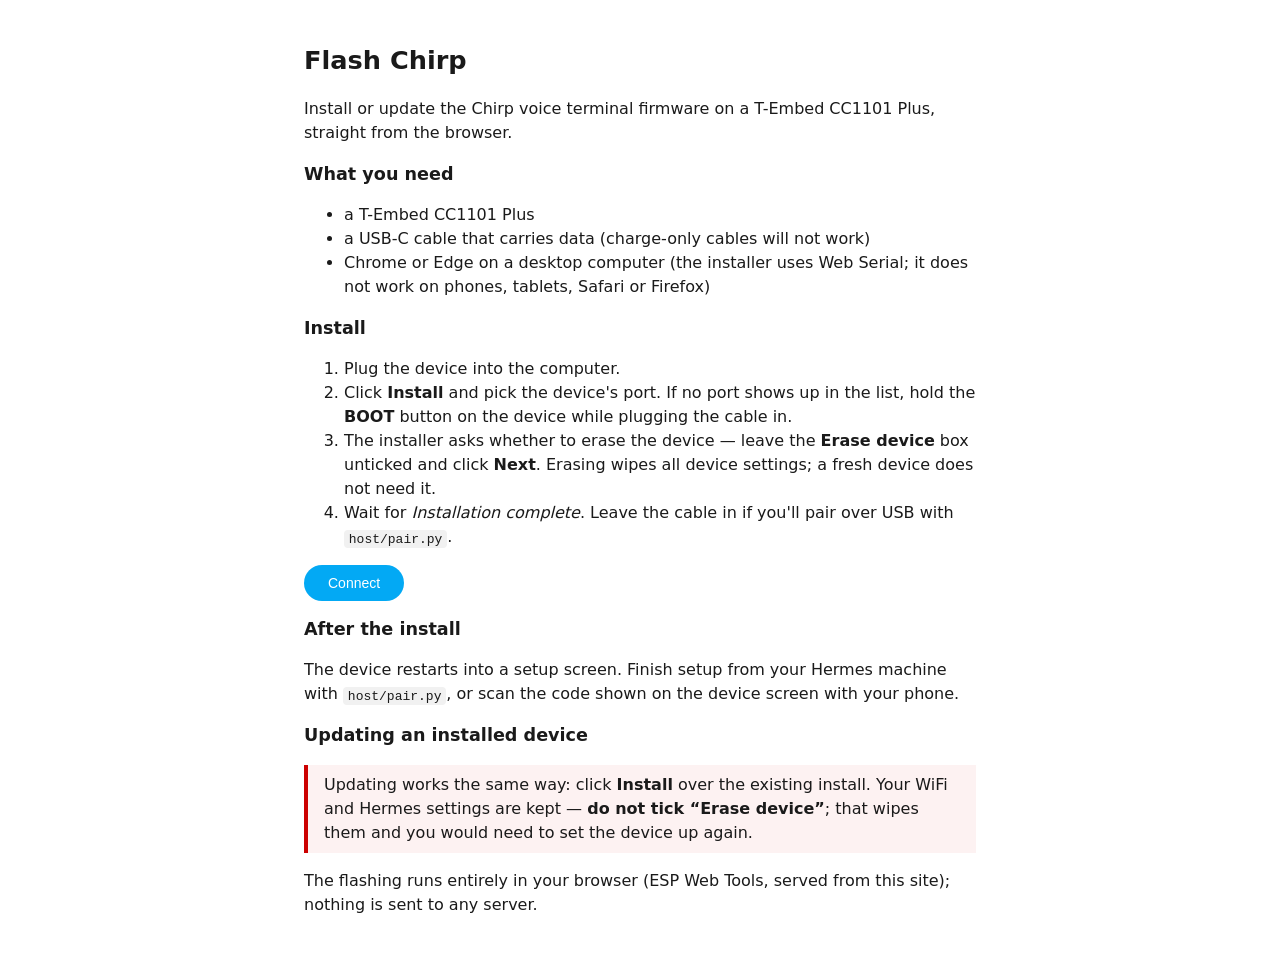
==== flasher/index.html @ 477abed3 "Chirp: ESP32 voice terminal" ====
<!doctype html>
<html lang="en">
<head>
<meta charset="utf-8">
<meta name="viewport" content="width=device-width, initial-scale=1">
<title>Chirp installer</title>
<!-- ESP Web Tools 10.4.0 (Apache-2.0, dist/web copied unchanged into esp-web-tools/)
     is served with this page: no third-party script runs next to the flasher. -->
<script type="module" src="./esp-web-tools/install-button.js"></script>
<style>
  body { font-family: system-ui, sans-serif; max-width: 42rem; margin: 0 auto;
         padding: 1.5rem; line-height: 1.5; color: #1a1a1a; }
  h1 { font-size: 1.6rem; }
  h2 { font-size: 1.1rem; margin-bottom: 0.4rem; }
  code { background: #f1f1f1; padding: 0.1rem 0.3rem; border-radius: 4px; }
  .warning { border-left: 4px solid #c00; padding: 0.5rem 1rem;
             background: #fdf2f2; }
  esp-web-install-button { --ewt-button-primary-color: #2c6fbb; }
</style>
</head>
<body>
<h1>Flash Chirp</h1>
<p>Install or update the Chirp voice terminal firmware on a
T-Embed CC1101 Plus, straight from the browser.</p>

<h2>What you need</h2>
<ul>
  <li>a T-Embed CC1101 Plus</li>
  <li>a USB-C cable that carries data (charge-only cables will not work)</li>
  <li>Chrome or Edge on a desktop computer (the installer uses Web Serial;
      it does not work on phones, tablets, Safari or Firefox)</li>
</ul>

<h2>Install</h2>
<ol>
  <li>Plug the device into the computer.</li>
  <li>Click <strong>Install</strong> and pick the device's port.
      If no port shows up in the list, hold the <strong>BOOT</strong> button
      on the device while plugging the cable in.</li>
  <li>The installer asks whether to erase the device — leave the
      <strong>Erase device</strong> box unticked and click
      <strong>Next</strong>. Erasing wipes all device settings; a fresh
      device does not need it.</li>
  <li>Wait for <em>Installation complete</em>. Leave the cable in if you'll
      pair over USB with <code>host/pair.py</code>.</li>
</ol>

<esp-web-install-button manifest="./manifest.json"></esp-web-install-button>

<h2>After the install</h2>
<p>The device restarts into a setup screen. Finish setup from your Hermes
machine with <code>host/pair.py</code>, or scan the code shown on the device
screen with your phone.</p>

<h2>Updating an installed device</h2>
<p class="warning">Updating works the same way: click
<strong>Install</strong> over the existing install. Your WiFi and Hermes
settings are kept — <strong>do not tick “Erase device”</strong>; that wipes
them and you would need to set the device up again.</p>

<p>The flashing runs entirely in your browser (ESP Web Tools, served from this
site); nothing is sent to any server.</p>
</body>
</html>
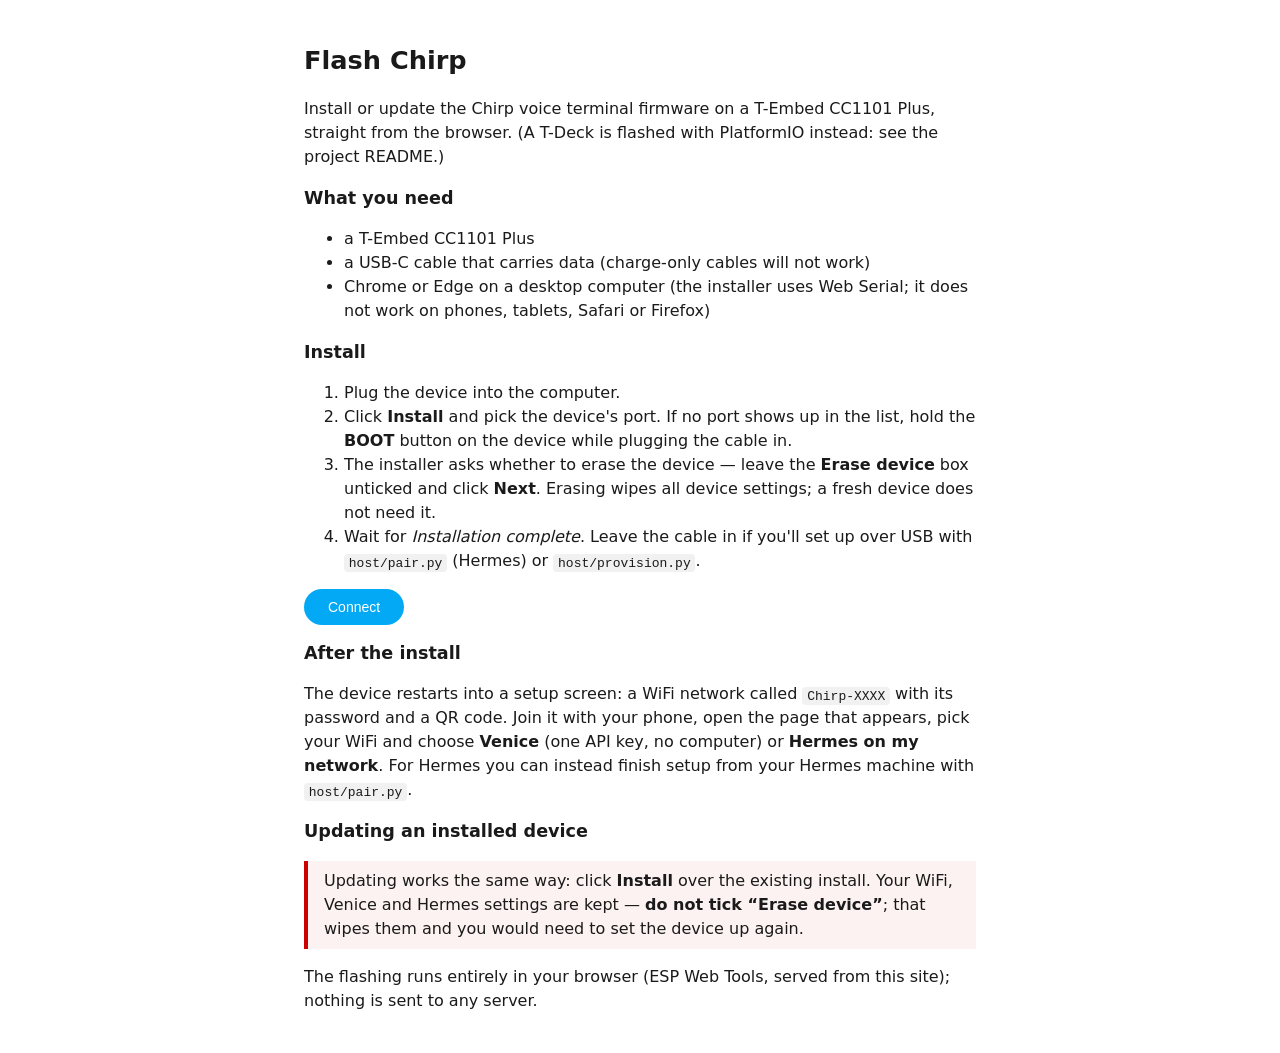
==== commit def6980a: "Newcomer quick start; Venice boot check names Venice; Setup is 5 presses README: a quick start from " ====
--- a/flasher/index.html
+++ b/flasher/index.html
@@ -21,7 +21,8 @@
 <body>
 <h1>Flash Chirp</h1>
 <p>Install or update the Chirp voice terminal firmware on a
-T-Embed CC1101 Plus, straight from the browser.</p>
+T-Embed CC1101 Plus, straight from the browser. (A T-Deck is flashed with
+PlatformIO instead: see the project README.)</p>
 
 <h2>What you need</h2>
 <ul>
@@ -42,19 +43,23 @@
       <strong>Next</strong>. Erasing wipes all device settings; a fresh
       device does not need it.</li>
   <li>Wait for <em>Installation complete</em>. Leave the cable in if you'll
-      pair over USB with <code>host/pair.py</code>.</li>
+      set up over USB with <code>host/pair.py</code> (Hermes) or
+      <code>host/provision.py</code>.</li>
 </ol>
 
 <esp-web-install-button manifest="./manifest.json"></esp-web-install-button>
 
 <h2>After the install</h2>
-<p>The device restarts into a setup screen. Finish setup from your Hermes
-machine with <code>host/pair.py</code>, or scan the code shown on the device
-screen with your phone.</p>
+<p>The device restarts into a setup screen: a WiFi network called
+<code>Chirp-XXXX</code> with its password and a QR code. Join it with your
+phone, open the page that appears, pick your WiFi and choose
+<strong>Venice</strong> (one API key, no computer) or
+<strong>Hermes on my network</strong>. For Hermes you can instead finish
+setup from your Hermes machine with <code>host/pair.py</code>.</p>
 
 <h2>Updating an installed device</h2>
 <p class="warning">Updating works the same way: click
-<strong>Install</strong> over the existing install. Your WiFi and Hermes
+<strong>Install</strong> over the existing install. Your WiFi, Venice and Hermes
 settings are kept — <strong>do not tick “Erase device”</strong>; that wipes
 them and you would need to set the device up again.</p>
 
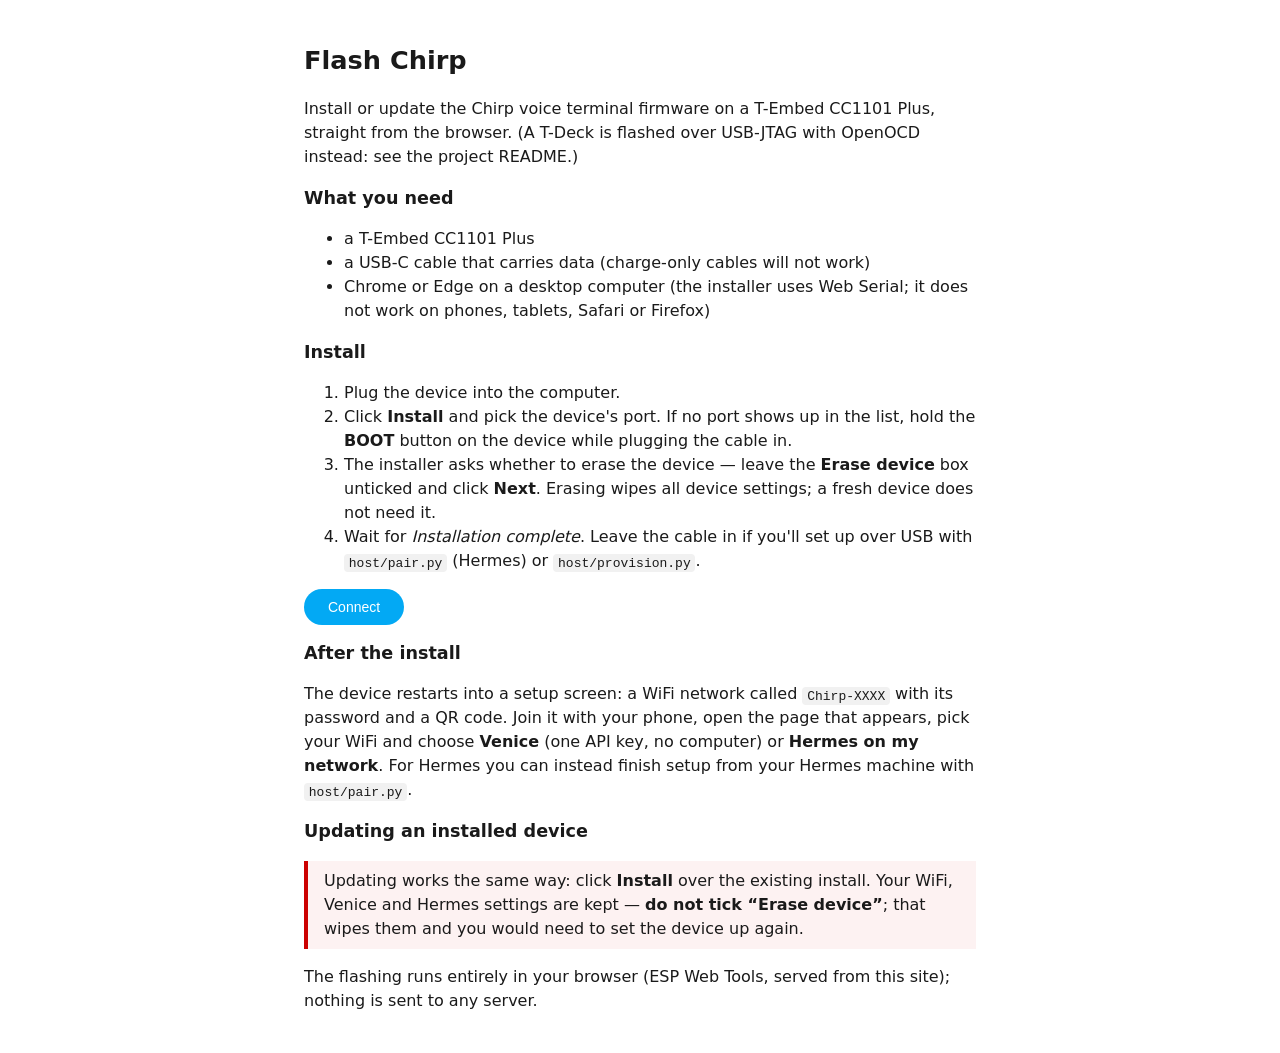
==== commit 83db4111: "Docs: the T-Deck flashes over USB-JTAG only" ====
--- a/flasher/index.html
+++ b/flasher/index.html
@@ -21,8 +21,8 @@
 <body>
 <h1>Flash Chirp</h1>
 <p>Install or update the Chirp voice terminal firmware on a
-T-Embed CC1101 Plus, straight from the browser. (A T-Deck is flashed with
-PlatformIO instead: see the project README.)</p>
+T-Embed CC1101 Plus, straight from the browser. (A T-Deck is flashed over
+USB-JTAG with OpenOCD instead: see the project README.)</p>
 
 <h2>What you need</h2>
 <ul>
